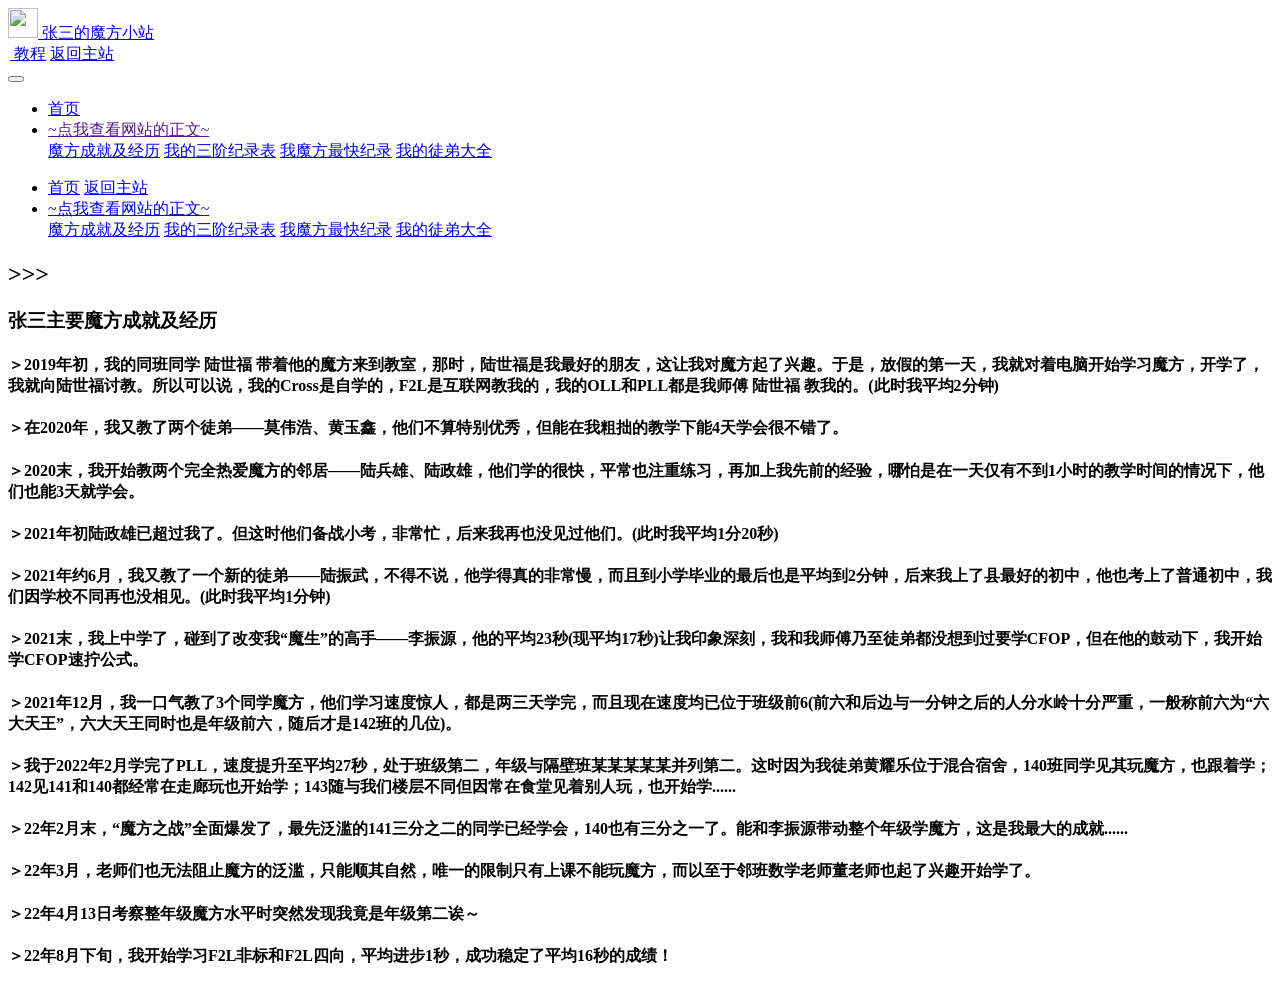
==== a.html @ 586f2e85 "更新 a.html" ====
<!DOCTYPE html>
<html class="no-js" lang="zh-CN">
<head>
<script>
var _hmt = _hmt || [];
(function() {
  var hm = document.createElement("script");
  hm.src = "https://hm.baidu.com/hm.js?323b985f390000bc4e424d8479b575fd";
  var s = document.getElementsByTagName("script")[0]; 
  s.parentNode.insertBefore(hm, s);
})();
</script>
	<meta charset="UTF-8">
	<meta content="width=device-width, initial-scale=1.0, maximum-scale=1.0, user-scalable=0" name="viewport">
	<meta http-equiv="X-UA-Compatible" content="IE=edge,chrome=1">
	<meta content="telephone=no" name="format-detection">
			<!-- Google Tag Manager -->
	<script>(function(w,d,s,l,i){w[l]=w[l]||[];w[l].push({'gtm.start':
	new Date().getTime(),event:'gtm.js'});var f=d.getElementsByTagName(s)[0],
	j=d.createElement(s),dl=l!='dataLayer'?'&l='+l:'';j.async=true;j.src=
	'https://www.googletagmanager.com/gtm.js?id='+i+dl;f.parentNode.insertBefore(j,f);
	})(window,document,'script','dataLayer','GTM-MH47ZNW');</script>
	<!-- End Google Tag Manager -->


	<title>张三的魔方小站</title>
	<!--[if lte IE 8]>
	<script src="https://www.gancube.com/wp-content/themes/chtemp/js/respond.min.js"></script>
	<script src="https://www.gancube.com/wp-content/themes/chtemp/js/html5shiv.min.js"></script>
	<![endif]-->
	<!-- <link rel="stylesheet" href="https://www.gancube.com/wp-content/themes/chtemp/js/isIE/IEcss.css"> -->
	<!-- <script src="https://www.gancube.com/wp-content/themes/chtemp/js/isIE/isIE.js"></script> -->
	<link rel="stylesheet" type="text/css" href="https://www.gancube.com/wp-content/themes/chtemp/css/iconfont/iconfont.css">
	<script src="https://www.gancube.com/wp-content/themes/chtemp/js/jquery.min-1.11.3.js"></script>
	<link rel="stylesheet" href="https://www.gancube.com/wp-content/themes/chtemp/js/bootstrap-4.1.3/bootstrap.min.css">
	<script src="https://www.gancube.com/wp-content/themes/chtemp/js/bootstrap-4.1.3/js/bootstrap.min.js"></script>
	<script src="https://www.gancube.com/wp-content/themes/chtemp/js/Swiper-4.0.5/js/swiper.js"></script>
	<link rel="stylesheet" href="https://www.gancube.com/wp-content/themes/chtemp/js/Swiper-4.0.5/css/swiper.css">
	<script src="https://www.gancube.com/wp-content/themes/chtemp/js/layer_mobile/layer.js"></script>
	<script src="https://www.gancube.com/wp-content/themes/chtemp/js/headroom.js"></script>
	<link rel="stylesheet" href="https://www.gancube.com/wp-content/themes/chtemp/css/common.css?10">
		<link rel="stylesheet" href="https://www.gancube.com/wp-content/themes/chtemp/css/empty.css">
	<link rel="stylesheet" href="https://www.gancube.com/wp-content/themes/chtemp/css/adapt.css">
	<link rel="stylesheet" href="https://www.gancube.com/wp-content/themes/chtemp/css/index.css">

	<link rel="stylesheet" type="text/css" href="https://www.gancube.com/wp-content/themes/chtemp/css/woocommerce.min.css">
	<link rel="stylesheet" type="text/css" href="https://www.gancube.com/wp-content/themes/chtemp/css/woocommerce-layout.min.css">
	<link rel="stylesheet" type="text/css" href="https://www.gancube.com/wp-content/themes/chtemp/css/woocommerce.form.css">
	<link rel="stylesheet" type="text/css" href="https://www.gancube.com/wp-content/themes/chtemp/css/woocommerce-smallscreen.min.css" media="only screen and (max-width: 768px)">
	<script src="https://www.gancube.com/wp-content/themes/chtemp/js/common.js"></script>
		<!-- Global site tag (gtag.js) - Google Analytics -->
	<!-- <script async src="https://www.googletagmanager.com/gtag/js?id=UA-156045603-2"></script> -->
<!-- 	<script>
	  window.dataLayer = window.dataLayer || [];
	  function gtag(){dataLayer.push(arguments);}
	  gtag('js', new Date());

	  gtag('config', 'UA-156045603-2');
	</script> -->

</head>
<body>
	<div class="mainSidebar">
		<!-- <div class="top" style="z-index: 999999;"><button>按钮</button></div> -->
		<header class="header">
			<div class="header_head d-none d-md-block">
				<div class="container-xl">
					<div class="links fl">
						<a href="https://www.worldcubeassociation.org"><img src="https://www.worldcubeassociation.org/assets/WCA%20Logo%202020-dacb67d012ad8fdf646e78159e7fcac40d11dab6b3828e790b00fbf67e4dcb88.svg" width="30" height="30" class="imgIcon" alt=""> 张三的魔方小站</a>
					</div>
					<div class="funLinks fr">
						<a href="https://zhs141.github.io/Cube_Teach"><img src="[data-uri]" class="imgIcon" alt="" style="width: 0.14rem;"> 教程</a>
						<!-- <a href="/tracking"><img src="[data-uri]" class="imgIcon" alt=""> 订单追踪</a> -->
<a href="https://zhs141.github.io" rel="nofollow">返回主站</a>					</div>
				</div>
			</div>
			<div class="header_body">
				<div class="container-xl header_body_container d-flex d-lg-block justify-content-between">
					<button class="d-block d-lg-none menu-mobile-button js-toggle-mobile-slidebar toggle-menu-button sidebarSwitch"><i class="toggle-menu-button-icon"><span></span><span></span><span></span><span></span><span></span><span></span></i></button>
                    <div class="fr d-none d-lg-block">
						<nav class="mainNavbar" id="nav">
							<ul class="navbarNav">
								<li class="navItemCon">
	<a class="navItem active" href="https://zhouhangshan.github.io/WCA">首页</a>
	</li>	<li class="navItemCon">
	<a class="navItem active" href="">~点我查看网站的正文~</a>
			<div class="lower">
					<a href="https://zhouhangshan.github.io/WCA/a.html">魔方成就及经历</a>
						<a href="https://zhouhangshan.github.io/WCA/b.html">我的三阶纪录表</a>
						<a href="https://zhouhangshan.github.io/WCA/c.html">我魔方最快纪录</a>
						<a href="https://zhouhangshan.github.io/WCA/d.html">我的徒弟大全</a>
					</div>
		</li>							</ul>


						</nav>
					</div>
				</div>
			</div>
		</header>
				<div class="sidebarNav">
		<nav class="mainNavbar" id="mnav">
				<ul class="navbarNav">
							<li class="navItem">
	<a class="navItem active" href="https://zhs141.github.io/WCA">首页</a>
	<a class="navItem active" href="https://zhs141.github.io">返回主站</a>
		</li>		<li class="navItem isLower">
	<a class="" href="javascript:;">~点我查看网站的正文~</a>
		<div class="lower">
					<a href="https://zhouhangshan.github.io/WCA/a.html">魔方成就及经历</a>
						<a href="https://zhouhangshan.github.io/WCA/b.html">我的三阶纪录表</a>
						<a href="https://zhouhangshan.github.io/WCA/c.html">我魔方最快纪录</a>
						<a href="https://zhouhangshan.github.io/WCA/d.html">我的徒弟大全</a>
					</div>
		</li>
						</ul>
			</nav>
		</div>
		<script>
			(function(){
				var navbarNav = $('.navbarNav');
				$('#mnav').on('click','.navbarNav .navItem',function(e){
					var flag = $(this).is('.openLower');
					navbarNav.find('.navItem').removeClass('openLower');
					if(!flag){
						$(this).addClass('openLower');
					}
				})
				$('#nav').on("mouseenter",'.navItemCon',function () {
					var lower = $(this).find('.lower');
					var height = $(this).find('.lower a').outerHeight();
					lower.css("height",lower.children().length * height);
				})
				$('#nav').on("mouseleave",'.navItemCon',function () {
					var lower = $(this).find('.lower');
					lower.css("height",0);
				})
			})()
		</script>
	</div>
    <section class="section-default">
    <div class="title_stlye">
        <h2 class="title_stlye_tit">>>></h2>
		<h3 class="title_stlye_tit">张三主要魔方成就及经历</h3>
        <h4>    ＞2019年初，我的同班同学 陆世福 带着他的魔方来到教室，那时，陆世福是我最好的朋友，这让我对魔方起了兴趣。于是，放假的第一天，我就对着电脑开始学习魔方，开学了，我就向陆世福讨教。所以可以说，我的Cross是自学的，F2L是互联网教我的，我的OLL和PLL都是我师傅 陆世福 教我的。(此时我平均2分钟)</h4>
        <h4>    ＞在2020年，我又教了两个徒弟——莫伟浩、黄玉鑫，他们不算特别优秀，但能在我粗拙的教学下能4天学会很不错了。</h4>
        <h4>    ＞2020末，我开始教两个完全热爱魔方的邻居——陆兵雄、陆政雄，他们学的很快，平常也注重练习，再加上我先前的经验，哪怕是在一天仅有不到1小时的教学时间的情况下，他们也能3天就学会。<br></h4>
        <h4>    ＞2021年初陆政雄已超过我了。但这时他们备战小考，非常忙，后来我再也没见过他们。(此时我平均1分20秒)<br></h4>
        <h4>    ＞2021年约6月，我又教了一个新的徒弟——陆振武，不得不说，他学得真的非常慢，而且到小学毕业的最后也是平均到2分钟，后来我上了县最好的初中，他也考上了普通初中，我们因学校不同再也没相见。(此时我平均1分钟)<br></h4>
        <h4>    ＞2021末，我上中学了，碰到了改变我“魔生”的高手——李振源，他的平均23秒(现平均17秒)让我印象深刻，我和我师傅乃至徒弟都没想到过要学CFOP，但在他的鼓动下，我开始学CFOP速拧公式。<br></h4>
        <h4>    ＞2021年12月，我一口气教了3个同学魔方，他们学习速度惊人，都是两三天学完，而且现在速度均已位于班级前6(前六和后边与一分钟之后的人分水岭十分严重，一般称前六为“六大天王”，六大天王同时也是年级前六，随后才是142班的几位)。<br></h4>
        <h4>    ＞我于2022年2月学完了PLL，速度提升至平均27秒，处于班级第二，年级与隔壁班某某某某某并列第二。这时因为我徒弟黄耀乐位于混合宿舍，140班同学见其玩魔方，也跟着学；142见141和140都经常在走廊玩也开始学；143随与我们楼层不同但因常在食堂见着别人玩，也开始学......<br></h4>
        <h4>    ＞22年2月末，“魔方之战”全面爆发了，最先泛滥的141三分之二的同学已经学会，140也有三分之一了。能和李振源带动整个年级学魔方，这是我最大的成就......<br></h4>
        <h4>    ＞22年3月，老师们也无法阻止魔方的泛滥，只能顺其自然，唯一的限制只有上课不能玩魔方，而以至于邻班数学老师董老师也起了兴趣开始学了。<br></h4>
        <h4>    ＞22年4月13日考察整年级魔方水平时突然发现我竟是年级第二诶～<br></h4>
        <h4>    ＞22年8月下旬，我开始学习F2L非标和F2L四向，平均进步1秒，成功稳定了平均16秒的成绩！<br></h4>
	</div>
    </section>
</body>
<!-- Google Tag Manager (noscript) -->
<noscript><iframe src="https://www.googletagmanager.com/ns.html?id=GTM-MH47ZNW"
height="0" width="0" style="display:none;visibility:hidden"></iframe></noscript>
<!-- End Google Tag Manager (noscript) -->
		</html>
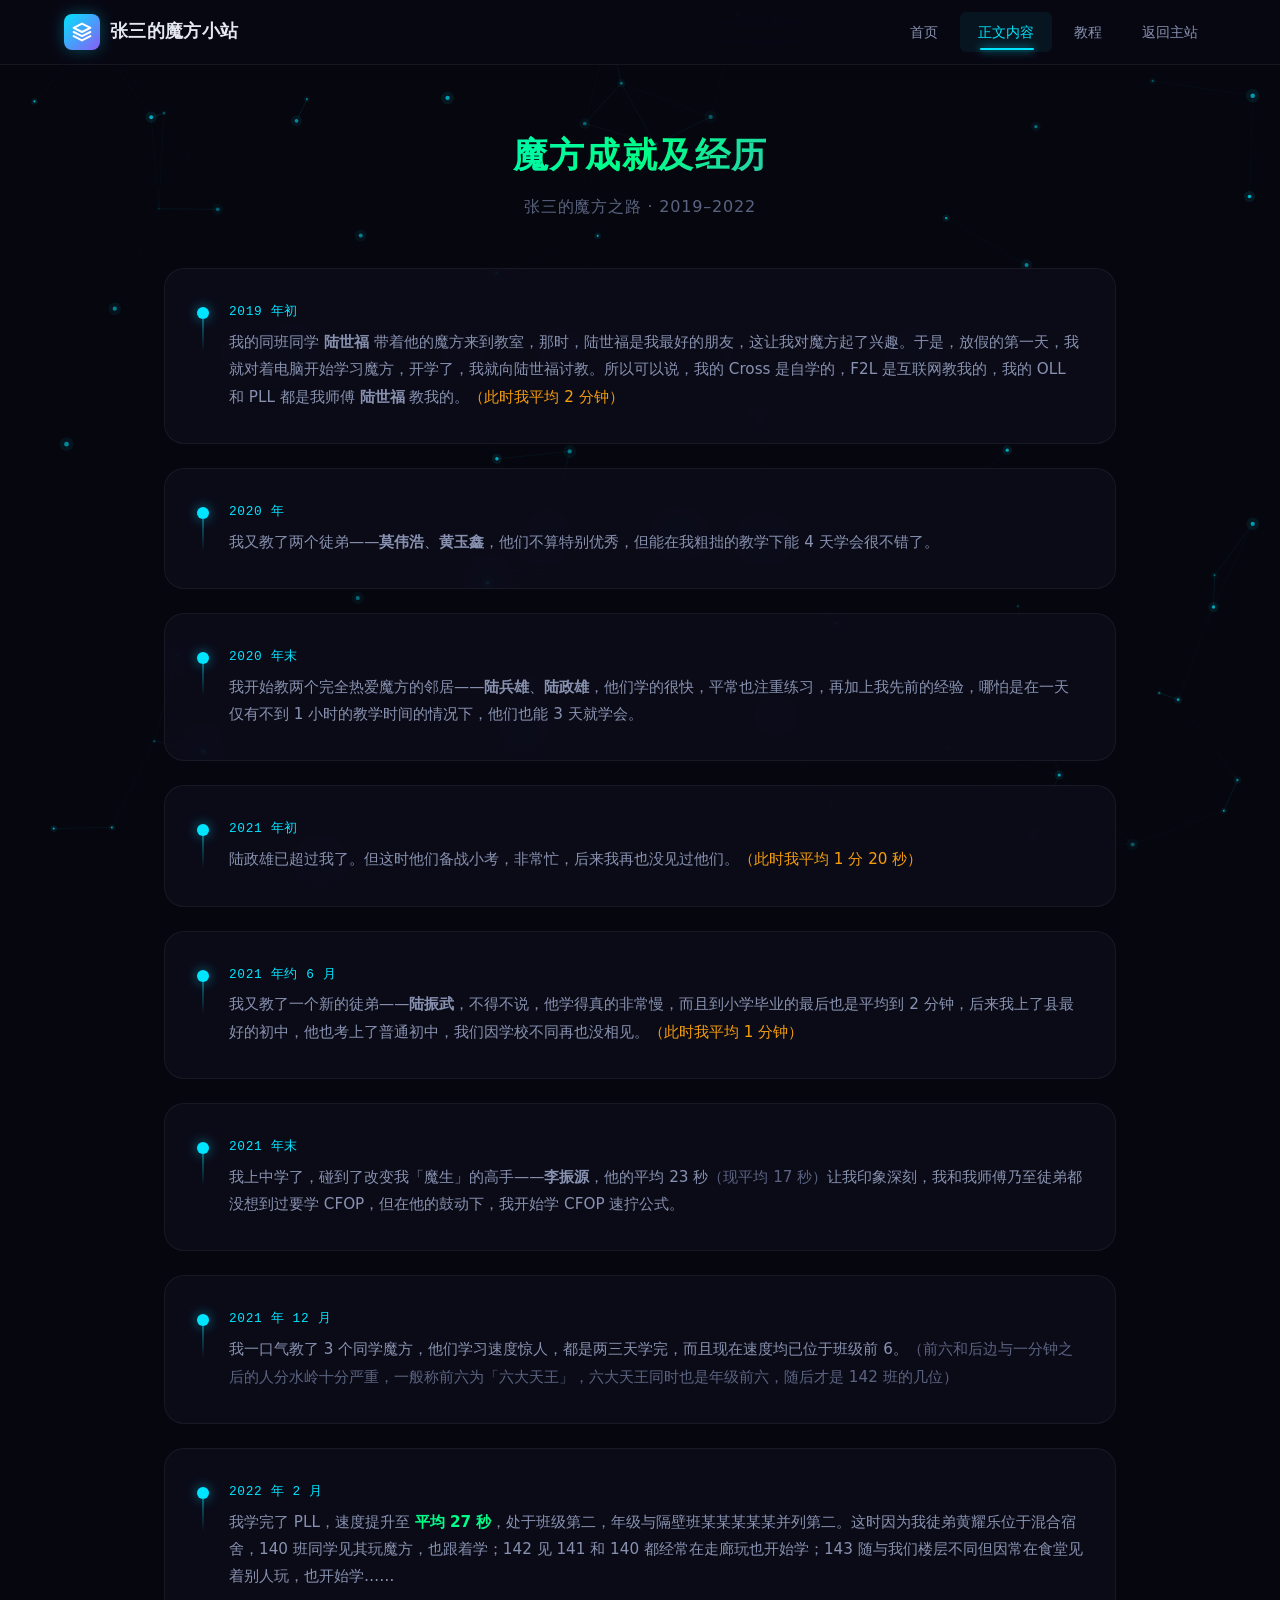
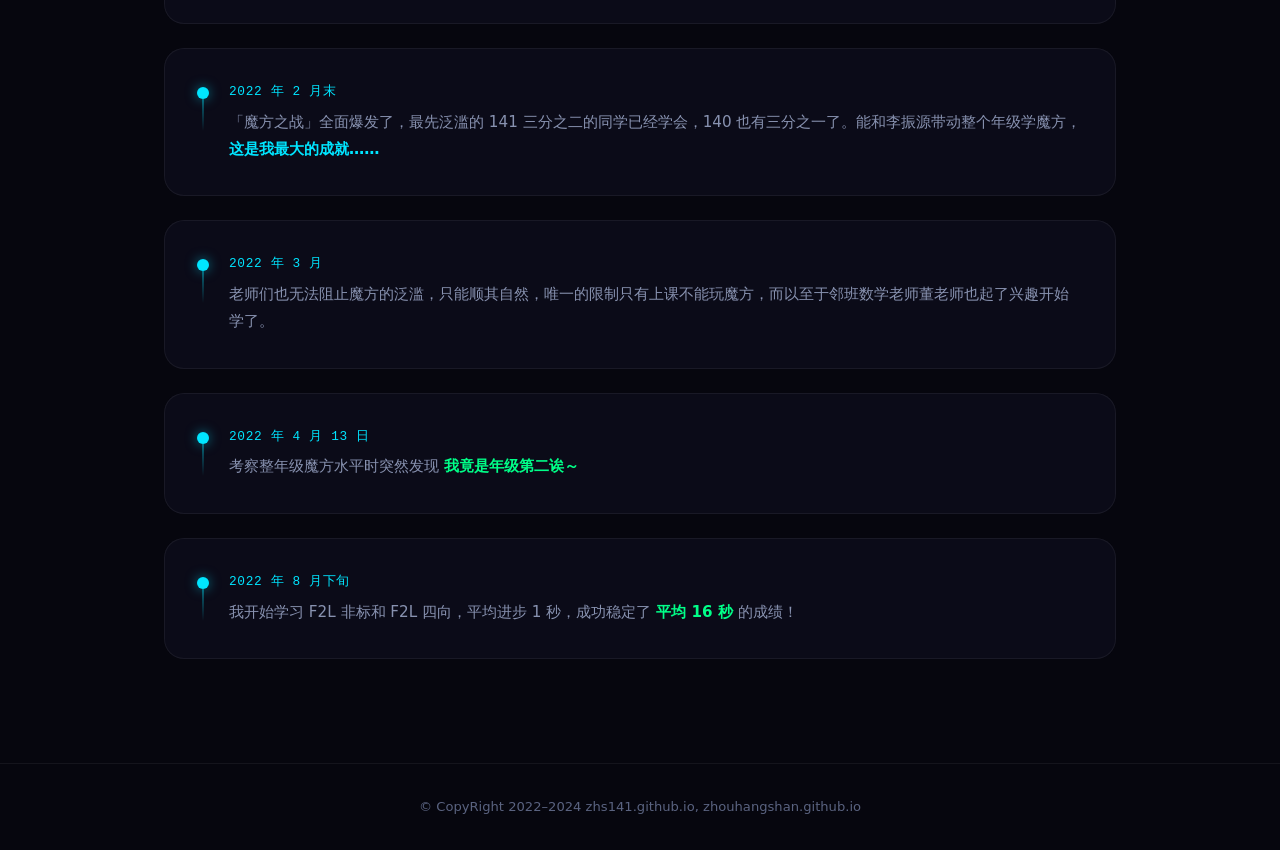
==== commit 8363ccf3: "Add files via upload 重建了网页样式" ====
--- a/a.html
+++ b/a.html
@@ -1,164 +1,220 @@
-<!DOCTYPE html>
-<html class="no-js" lang="zh-CN">
-<head>
-<script>
-var _hmt = _hmt || [];
-(function() {
-  var hm = document.createElement("script");
-  hm.src = "https://hm.baidu.com/hm.js?323b985f390000bc4e424d8479b575fd";
-  var s = document.getElementsByTagName("script")[0]; 
-  s.parentNode.insertBefore(hm, s);
-})();
-</script>
-	<meta charset="UTF-8">
-	<meta content="width=device-width, initial-scale=1.0, maximum-scale=1.0, user-scalable=0" name="viewport">
-	<meta http-equiv="X-UA-Compatible" content="IE=edge,chrome=1">
-	<meta content="telephone=no" name="format-detection">
-			<!-- Google Tag Manager -->
-	<script>(function(w,d,s,l,i){w[l]=w[l]||[];w[l].push({'gtm.start':
-	new Date().getTime(),event:'gtm.js'});var f=d.getElementsByTagName(s)[0],
-	j=d.createElement(s),dl=l!='dataLayer'?'&l='+l:'';j.async=true;j.src=
-	'https://www.googletagmanager.com/gtm.js?id='+i+dl;f.parentNode.insertBefore(j,f);
-	})(window,document,'script','dataLayer','GTM-MH47ZNW');</script>
-	<!-- End Google Tag Manager -->
-
-
-	<title>张三的魔方小站</title>
-	<!--[if lte IE 8]>
-	<script src="https://www.gancube.com/wp-content/themes/chtemp/js/respond.min.js"></script>
-	<script src="https://www.gancube.com/wp-content/themes/chtemp/js/html5shiv.min.js"></script>
-	<![endif]-->
-	<!-- <link rel="stylesheet" href="https://www.gancube.com/wp-content/themes/chtemp/js/isIE/IEcss.css"> -->
-	<!-- <script src="https://www.gancube.com/wp-content/themes/chtemp/js/isIE/isIE.js"></script> -->
-	<link rel="stylesheet" type="text/css" href="https://www.gancube.com/wp-content/themes/chtemp/css/iconfont/iconfont.css">
-	<script src="https://www.gancube.com/wp-content/themes/chtemp/js/jquery.min-1.11.3.js"></script>
-	<link rel="stylesheet" href="https://www.gancube.com/wp-content/themes/chtemp/js/bootstrap-4.1.3/bootstrap.min.css">
-	<script src="https://www.gancube.com/wp-content/themes/chtemp/js/bootstrap-4.1.3/js/bootstrap.min.js"></script>
-	<script src="https://www.gancube.com/wp-content/themes/chtemp/js/Swiper-4.0.5/js/swiper.js"></script>
-	<link rel="stylesheet" href="https://www.gancube.com/wp-content/themes/chtemp/js/Swiper-4.0.5/css/swiper.css">
-	<script src="https://www.gancube.com/wp-content/themes/chtemp/js/layer_mobile/layer.js"></script>
-	<script src="https://www.gancube.com/wp-content/themes/chtemp/js/headroom.js"></script>
-	<link rel="stylesheet" href="https://www.gancube.com/wp-content/themes/chtemp/css/common.css?10">
-		<link rel="stylesheet" href="https://www.gancube.com/wp-content/themes/chtemp/css/empty.css">
-	<link rel="stylesheet" href="https://www.gancube.com/wp-content/themes/chtemp/css/adapt.css">
-	<link rel="stylesheet" href="https://www.gancube.com/wp-content/themes/chtemp/css/index.css">
-
-	<link rel="stylesheet" type="text/css" href="https://www.gancube.com/wp-content/themes/chtemp/css/woocommerce.min.css">
-	<link rel="stylesheet" type="text/css" href="https://www.gancube.com/wp-content/themes/chtemp/css/woocommerce-layout.min.css">
-	<link rel="stylesheet" type="text/css" href="https://www.gancube.com/wp-content/themes/chtemp/css/woocommerce.form.css">
-	<link rel="stylesheet" type="text/css" href="https://www.gancube.com/wp-content/themes/chtemp/css/woocommerce-smallscreen.min.css" media="only screen and (max-width: 768px)">
-	<script src="https://www.gancube.com/wp-content/themes/chtemp/js/common.js"></script>
-		<!-- Global site tag (gtag.js) - Google Analytics -->
-	<!-- <script async src="https://www.googletagmanager.com/gtag/js?id=UA-156045603-2"></script> -->
-<!-- 	<script>
-	  window.dataLayer = window.dataLayer || [];
-	  function gtag(){dataLayer.push(arguments);}
-	  gtag('js', new Date());
-
-	  gtag('config', 'UA-156045603-2');
-	</script> -->
-
-</head>
-<body>
-	<div class="mainSidebar">
-		<!-- <div class="top" style="z-index: 999999;"><button>按钮</button></div> -->
-		<header class="header">
-			<div class="header_head d-none d-md-block">
-				<div class="container-xl">
-					<div class="links fl">
-						<a href="https://www.worldcubeassociation.org"><img src="https://www.worldcubeassociation.org/assets/WCA%20Logo%202020-dacb67d012ad8fdf646e78159e7fcac40d11dab6b3828e790b00fbf67e4dcb88.svg" width="30" height="30" class="imgIcon" alt=""> 张三的魔方小站</a>
-					</div>
-					<div class="funLinks fr">
-						<a href="https://zhs141.github.io/Cube_Teach"><img src="[data-uri]" class="imgIcon" alt="" style="width: 0.14rem;"> 教程</a>
-						<!-- <a href="/tracking"><img src="[data-uri]" class="imgIcon" alt=""> 订单追踪</a> -->
-<a href="https://zhs141.github.io" rel="nofollow">返回主站</a>					</div>
-				</div>
-			</div>
-			<div class="header_body">
-				<div class="container-xl header_body_container d-flex d-lg-block justify-content-between">
-					<button class="d-block d-lg-none menu-mobile-button js-toggle-mobile-slidebar toggle-menu-button sidebarSwitch"><i class="toggle-menu-button-icon"><span></span><span></span><span></span><span></span><span></span><span></span></i></button>
-                    <div class="fr d-none d-lg-block">
-						<nav class="mainNavbar" id="nav">
-							<ul class="navbarNav">
-								<li class="navItemCon">
-	<a class="navItem active" href="https://zhouhangshan.github.io/WCA">首页</a>
-	</li>	<li class="navItemCon">
-	<a class="navItem active" href="">~点我查看网站的正文~</a>
-			<div class="lower">
-					<a href="https://zhouhangshan.github.io/WCA/a.html">魔方成就及经历</a>
-						<a href="https://zhouhangshan.github.io/WCA/b.html">我的三阶纪录表</a>
-						<a href="https://zhouhangshan.github.io/WCA/c.html">我魔方最快纪录</a>
-						<a href="https://zhouhangshan.github.io/WCA/d.html">我的徒弟大全</a>
-					</div>
-		</li>							</ul>
-
-
-						</nav>
-					</div>
-				</div>
-			</div>
-		</header>
-				<div class="sidebarNav">
-		<nav class="mainNavbar" id="mnav">
-				<ul class="navbarNav">
-							<li class="navItem">
-	<a class="navItem active" href="https://zhs141.github.io/WCA">首页</a>
-	<a class="navItem active" href="https://zhs141.github.io">返回主站</a>
-		</li>		<li class="navItem isLower">
-	<a class="" href="javascript:;">~点我查看网站的正文~</a>
-		<div class="lower">
-					<a href="https://zhouhangshan.github.io/WCA/a.html">魔方成就及经历</a>
-						<a href="https://zhouhangshan.github.io/WCA/b.html">我的三阶纪录表</a>
-						<a href="https://zhouhangshan.github.io/WCA/c.html">我魔方最快纪录</a>
-						<a href="https://zhouhangshan.github.io/WCA/d.html">我的徒弟大全</a>
-					</div>
-		</li>
-						</ul>
-			</nav>
-		</div>
-		<script>
-			(function(){
-				var navbarNav = $('.navbarNav');
-				$('#mnav').on('click','.navbarNav .navItem',function(e){
-					var flag = $(this).is('.openLower');
-					navbarNav.find('.navItem').removeClass('openLower');
-					if(!flag){
-						$(this).addClass('openLower');
-					}
-				})
-				$('#nav').on("mouseenter",'.navItemCon',function () {
-					var lower = $(this).find('.lower');
-					var height = $(this).find('.lower a').outerHeight();
-					lower.css("height",lower.children().length * height);
-				})
-				$('#nav').on("mouseleave",'.navItemCon',function () {
-					var lower = $(this).find('.lower');
-					lower.css("height",0);
-				})
-			})()
-		</script>
-	</div>
-    <section class="section-default">
-    <div class="title_stlye">
-        <h2 class="title_stlye_tit">>>></h2>
-		<h3 class="title_stlye_tit">张三主要魔方成就及经历</h3>
-        <h4>    ＞2019年初，我的同班同学 陆世福 带着他的魔方来到教室，那时，陆世福是我最好的朋友，这让我对魔方起了兴趣。于是，放假的第一天，我就对着电脑开始学习魔方，开学了，我就向陆世福讨教。所以可以说，我的Cross是自学的，F2L是互联网教我的，我的OLL和PLL都是我师傅 陆世福 教我的。(此时我平均2分钟)</h4>
-        <h4>    ＞在2020年，我又教了两个徒弟——莫伟浩、黄玉鑫，他们不算特别优秀，但能在我粗拙的教学下能4天学会很不错了。</h4>
-        <h4>    ＞2020末，我开始教两个完全热爱魔方的邻居——陆兵雄、陆政雄，他们学的很快，平常也注重练习，再加上我先前的经验，哪怕是在一天仅有不到1小时的教学时间的情况下，他们也能3天就学会。<br></h4>
-        <h4>    ＞2021年初陆政雄已超过我了。但这时他们备战小考，非常忙，后来我再也没见过他们。(此时我平均1分20秒)<br></h4>
-        <h4>    ＞2021年约6月，我又教了一个新的徒弟——陆振武，不得不说，他学得真的非常慢，而且到小学毕业的最后也是平均到2分钟，后来我上了县最好的初中，他也考上了普通初中，我们因学校不同再也没相见。(此时我平均1分钟)<br></h4>
-        <h4>    ＞2021末，我上中学了，碰到了改变我“魔生”的高手——李振源，他的平均23秒(现平均17秒)让我印象深刻，我和我师傅乃至徒弟都没想到过要学CFOP，但在他的鼓动下，我开始学CFOP速拧公式。<br></h4>
-        <h4>    ＞2021年12月，我一口气教了3个同学魔方，他们学习速度惊人，都是两三天学完，而且现在速度均已位于班级前6(前六和后边与一分钟之后的人分水岭十分严重，一般称前六为“六大天王”，六大天王同时也是年级前六，随后才是142班的几位)。<br></h4>
-        <h4>    ＞我于2022年2月学完了PLL，速度提升至平均27秒，处于班级第二，年级与隔壁班某某某某某并列第二。这时因为我徒弟黄耀乐位于混合宿舍，140班同学见其玩魔方，也跟着学；142见141和140都经常在走廊玩也开始学；143随与我们楼层不同但因常在食堂见着别人玩，也开始学......<br></h4>
-        <h4>    ＞22年2月末，“魔方之战”全面爆发了，最先泛滥的141三分之二的同学已经学会，140也有三分之一了。能和李振源带动整个年级学魔方，这是我最大的成就......<br></h4>
-        <h4>    ＞22年3月，老师们也无法阻止魔方的泛滥，只能顺其自然，唯一的限制只有上课不能玩魔方，而以至于邻班数学老师董老师也起了兴趣开始学了。<br></h4>
-        <h4>    ＞22年4月13日考察整年级魔方水平时突然发现我竟是年级第二诶～<br></h4>
-        <h4>    ＞22年8月下旬，我开始学习F2L非标和F2L四向，平均进步1秒，成功稳定了平均16秒的成绩！<br></h4>
-	</div>
-    </section>
-</body>
-<!-- Google Tag Manager (noscript) -->
-<noscript><iframe src="https://www.googletagmanager.com/ns.html?id=GTM-MH47ZNW"
-height="0" width="0" style="display:none;visibility:hidden"></iframe></noscript>
-<!-- End Google Tag Manager (noscript) -->
-		</html>
+<!DOCTYPE html>
+<html lang="zh-CN">
+<head>
+<meta charset="UTF-8">
+<meta name="viewport" content="width=device-width, initial-scale=1.0">
+<meta http-equiv="X-UA-Compatible" content="IE=edge">
+<meta name="format-detection" content="telephone=no">
+
+<title>魔方成就及经历 — 张三的魔方小站</title>
+
+<!-- Baidu Analytics -->
+<script>
+var _hmt = _hmt || [];
+(function() {
+  var hm = document.createElement("script");
+  hm.src = "https://hm.baidu.com/hm.js?323b985f390000bc4e424d8479b575fd";
+  var s = document.getElementsByTagName("script")[0]; 
+  s.parentNode.insertBefore(hm, s);
+})();
+</script>
+
+<!-- Google Tag Manager -->
+<script>(function(w,d,s,l,i){w[l]=w[l]||[];w[l].push({'gtm.start':
+new Date().getTime(),event:'gtm.js'});var f=d.getElementsByTagName(s)[0],
+j=d.createElement(s),dl=l!='dataLayer'?'&l='+l:'';j.async=true;j.src=
+'https://www.googletagmanager.com/gtm.js?id='+i+dl;f.parentNode.insertBefore(j,f);
+})(window,document,'script','dataLayer','GTM-MH47ZNW');</script>
+
+<link rel="stylesheet" href="style.css">
+</head>
+<body>
+<noscript><iframe src="https://www.googletagmanager.com/ns.html?id=GTM-MH47ZNW"
+height="0" width="0" style="display:none;visibility:hidden"></iframe></noscript>
+
+<canvas id="particle-canvas"></canvas>
+
+<div class="page-wrapper">
+
+  <header class="site-header">
+    <div class="header-inner">
+      <a href="index.html" class="site-logo">
+        <span class="logo-icon">
+          <svg viewBox="0 0 24 24" fill="none" stroke="currentColor" stroke-width="2.5" stroke-linecap="round" stroke-linejoin="round">
+            <path d="M12 2L2 7l10 5 10-5-10-5z"/>
+            <path d="M2 17l10 5 10-5"/>
+            <path d="M2 12l10 5 10-5"/>
+          </svg>
+        </span>
+        张三的魔方小站
+      </a>
+
+      <nav class="desktop-nav">
+        <a class="nav-link" href="index.html">首页</a>
+        <div class="dropdown">
+          <span class="nav-link dropdown-toggle active">正文内容</span>
+          <div class="dropdown-menu">
+            <a href="a.html">魔方成就及经历</a>
+            <a href="b.html">我的三阶纪录表</a>
+            <a href="c.html">我魔方最快纪录</a>
+            <a href="d.html">我的徒弟大全</a>
+          </div>
+        </div>
+        <a class="nav-link" href="https://zhs141.github.io/Cube_Teach" target="_blank" rel="noopener">教程</a>
+        <a class="nav-link" href="https://zhs141.github.io" rel="nofollow">返回主站</a>
+      </nav>
+
+      <button class="menu-toggle" aria-label="菜单" aria-expanded="false">
+        <span></span><span></span><span></span>
+      </button>
+    </div>
+
+    <nav class="mobile-sidebar">
+      <a href="index.html">首页</a>
+      <a href="a.html" class="active sidebar-sub">魔方成就及经历</a>
+      <a href="b.html" class="sidebar-sub">我的三阶纪录表</a>
+      <a href="c.html" class="sidebar-sub">我魔方最快纪录</a>
+      <a href="d.html" class="sidebar-sub">我的徒弟大全</a>
+      <a href="https://zhs141.github.io/Cube_Teach" target="_blank" rel="noopener">📘 魔方教程</a>
+      <a href="https://zhs141.github.io" rel="nofollow">🏠 返回主站</a>
+    </nav>
+  </header>
+
+  <main class="main-content">
+
+    <div class="page-title-section reveal">
+      <h1 class="page-title">魔方成就及经历</h1>
+      <p class="page-subtitle">张三的魔方之路 · 2019–2022</p>
+    </div>
+
+    <div class="glass-card reveal reveal-delay-1">
+      <div class="timeline-item">
+        <div class="timeline-dot"></div>
+        <div class="timeline-content">
+          <div class="timeline-date">2019 年初</div>
+          <p class="timeline-text">我的同班同学 <strong>陆世福</strong> 带着他的魔方来到教室，那时，陆世福是我最好的朋友，这让我对魔方起了兴趣。于是，放假的第一天，我就对着电脑开始学习魔方，开学了，我就向陆世福讨教。所以可以说，我的 Cross 是自学的，F2L 是互联网教我的，我的 OLL 和 PLL 都是我师傅 <strong>陆世福</strong> 教我的。<span style="color:var(--accent-amber);">（此时我平均 2 分钟）</span></p>
+        </div>
+      </div>
+    </div>
+
+    <div class="glass-card reveal">
+      <div class="timeline-item">
+        <div class="timeline-dot"></div>
+        <div class="timeline-content">
+          <div class="timeline-date">2020 年</div>
+          <p class="timeline-text">我又教了两个徒弟——<strong>莫伟浩</strong>、<strong>黄玉鑫</strong>，他们不算特别优秀，但能在我粗拙的教学下能 4 天学会很不错了。</p>
+        </div>
+      </div>
+    </div>
+
+    <div class="glass-card reveal">
+      <div class="timeline-item">
+        <div class="timeline-dot"></div>
+        <div class="timeline-content">
+          <div class="timeline-date">2020 年末</div>
+          <p class="timeline-text">我开始教两个完全热爱魔方的邻居——<strong>陆兵雄</strong>、<strong>陆政雄</strong>，他们学的很快，平常也注重练习，再加上我先前的经验，哪怕是在一天仅有不到 1 小时的教学时间的情况下，他们也能 3 天就学会。</p>
+        </div>
+      </div>
+    </div>
+
+    <div class="glass-card reveal">
+      <div class="timeline-item">
+        <div class="timeline-dot"></div>
+        <div class="timeline-content">
+          <div class="timeline-date">2021 年初</div>
+          <p class="timeline-text">陆政雄已超过我了。但这时他们备战小考，非常忙，后来我再也没见过他们。<span style="color:var(--accent-amber);">（此时我平均 1 分 20 秒）</span></p>
+        </div>
+      </div>
+    </div>
+
+    <div class="glass-card reveal">
+      <div class="timeline-item">
+        <div class="timeline-dot"></div>
+        <div class="timeline-content">
+          <div class="timeline-date">2021 年约 6 月</div>
+          <p class="timeline-text">我又教了一个新的徒弟——<strong>陆振武</strong>，不得不说，他学得真的非常慢，而且到小学毕业的最后也是平均到 2 分钟，后来我上了县最好的初中，他也考上了普通初中，我们因学校不同再也没相见。<span style="color:var(--accent-amber);">（此时我平均 1 分钟）</span></p>
+        </div>
+      </div>
+    </div>
+
+    <div class="glass-card reveal">
+      <div class="timeline-item">
+        <div class="timeline-dot"></div>
+        <div class="timeline-content">
+          <div class="timeline-date">2021 年末</div>
+          <p class="timeline-text">我上中学了，碰到了改变我「魔生」的高手——<strong>李振源</strong>，他的平均 23 秒<span style="color:var(--text-muted);">（现平均 17 秒）</span>让我印象深刻，我和我师傅乃至徒弟都没想到过要学 CFOP，但在他的鼓动下，我开始学 CFOP 速拧公式。</p>
+        </div>
+      </div>
+    </div>
+
+    <div class="glass-card reveal">
+      <div class="timeline-item">
+        <div class="timeline-dot"></div>
+        <div class="timeline-content">
+          <div class="timeline-date">2021 年 12 月</div>
+          <p class="timeline-text">我一口气教了 3 个同学魔方，他们学习速度惊人，都是两三天学完，而且现在速度均已位于班级前 6。<span style="color:var(--text-muted);">（前六和后边与一分钟之后的人分水岭十分严重，一般称前六为「六大天王」，六大天王同时也是年级前六，随后才是 142 班的几位）</span></p>
+        </div>
+      </div>
+    </div>
+
+    <div class="glass-card reveal">
+      <div class="timeline-item">
+        <div class="timeline-dot"></div>
+        <div class="timeline-content">
+          <div class="timeline-date">2022 年 2 月</div>
+          <p class="timeline-text">我学完了 PLL，速度提升至 <strong style="color:var(--accent-green);">平均 27 秒</strong>，处于班级第二，年级与隔壁班某某某某某并列第二。这时因为我徒弟黄耀乐位于混合宿舍，140 班同学见其玩魔方，也跟着学；142 见 141 和 140 都经常在走廊玩也开始学；143 随与我们楼层不同但因常在食堂见着别人玩，也开始学……</p>
+        </div>
+      </div>
+    </div>
+
+    <div class="glass-card reveal">
+      <div class="timeline-item">
+        <div class="timeline-dot"></div>
+        <div class="timeline-content">
+          <div class="timeline-date">2022 年 2 月末</div>
+          <p class="timeline-text">「魔方之战」全面爆发了，最先泛滥的 141 三分之二的同学已经学会，140 也有三分之一了。能和李振源带动整个年级学魔方，<strong style="color:var(--accent-cyan);">这是我最大的成就……</strong></p>
+        </div>
+      </div>
+    </div>
+
+    <div class="glass-card reveal">
+      <div class="timeline-item">
+        <div class="timeline-dot"></div>
+        <div class="timeline-content">
+          <div class="timeline-date">2022 年 3 月</div>
+          <p class="timeline-text">老师们也无法阻止魔方的泛滥，只能顺其自然，唯一的限制只有上课不能玩魔方，而以至于邻班数学老师董老师也起了兴趣开始学了。</p>
+        </div>
+      </div>
+    </div>
+
+    <div class="glass-card reveal">
+      <div class="timeline-item">
+        <div class="timeline-dot"></div>
+        <div class="timeline-content">
+          <div class="timeline-date">2022 年 4 月 13 日</div>
+          <p class="timeline-text">考察整年级魔方水平时突然发现 <strong style="color:var(--accent-green);">我竟是年级第二诶～</strong></p>
+        </div>
+      </div>
+    </div>
+
+    <div class="glass-card reveal">
+      <div class="timeline-item">
+        <div class="timeline-dot"></div>
+        <div class="timeline-content">
+          <div class="timeline-date">2022 年 8 月下旬</div>
+          <p class="timeline-text">我开始学习 F2L 非标和 F2L 四向，平均进步 1 秒，成功稳定了 <strong style="color:var(--accent-green);">平均 16 秒</strong> 的成绩！</p>
+        </div>
+      </div>
+    </div>
+
+  </main>
+
+  <footer class="site-footer">
+    <p>© CopyRight 2022–2024 zhs141.github.io, zhouhangshan.github.io</p>
+  </footer>
+
+</div>
+
+<script src="script.js"></script>
+</body>
+</html>
--- a/style.css
+++ b/style.css
@@ -0,0 +1,662 @@
+/* ============================================================
+   张三的魔方小站 — Global Stylesheet
+   Dark Tech Theme: particles + glassmorphism + neon accents
+   ============================================================ */
+
+/* ---------- CSS Variables ---------- */
+:root {
+  --bg-deep: #06060e;
+  --bg-primary: #0a0a14;
+  --bg-secondary: #0f0f1c;
+  --bg-card: rgba(14, 14, 30, 0.72);
+  --bg-card-hover: rgba(18, 18, 40, 0.82);
+  --text-primary: #e4e8f1;
+  --text-secondary: #8892b0;
+  --text-muted: #5a6380;
+  --accent-cyan: #00e5ff;
+  --accent-green: #00ff88;
+  --accent-purple: #8b5cf6;
+  --accent-pink: #f43f5e;
+  --accent-amber: #f59e0b;
+  --border-dim: rgba(255, 255, 255, 0.06);
+  --border-glow: rgba(0, 229, 255, 0.28);
+  --border-glow-green: rgba(0, 255, 136, 0.28);
+  --shadow-glow-cyan: 0 0 20px rgba(0, 229, 255, 0.15), 0 0 60px rgba(0, 229, 255, 0.05);
+  --shadow-glow-green: 0 0 20px rgba(0, 255, 136, 0.15), 0 0 60px rgba(0, 255, 136, 0.05);
+  --radius-sm: 6px;
+  --radius-md: 12px;
+  --radius-lg: 20px;
+  --font-sans: 'Inter', 'PingFang SC', 'Microsoft YaHei', system-ui, -apple-system, sans-serif;
+  --font-mono: 'JetBrains Mono', 'Fira Code', 'Cascadia Code', 'Consolas', monospace;
+  --transition-fast: 0.2s cubic-bezier(0.4, 0, 0.2, 1);
+  --transition-smooth: 0.35s cubic-bezier(0.4, 0, 0.2, 1);
+}
+
+/* ---------- Reset & Base ---------- */
+*, *::before, *::after { box-sizing: border-box; margin: 0; padding: 0; }
+
+html {
+  font-size: 16px;
+  scroll-behavior: smooth;
+  -webkit-font-smoothing: antialiased;
+  -moz-osx-font-smoothing: grayscale;
+}
+
+body {
+  font-family: var(--font-sans);
+  background: var(--bg-deep);
+  color: var(--text-primary);
+  line-height: 1.7;
+  min-height: 100vh;
+  overflow-x: hidden;
+  position: relative;
+}
+
+/* ---------- Canvas Particle Background ---------- */
+#particle-canvas {
+  position: fixed;
+  top: 0;
+  left: 0;
+  width: 100%;
+  height: 100%;
+  z-index: 0;
+  pointer-events: none;
+}
+
+/* ---------- Page Wrapper ---------- */
+.page-wrapper {
+  position: relative;
+  z-index: 1;
+  display: flex;
+  flex-direction: column;
+  min-height: 100vh;
+}
+
+/* ---------- Header / Navbar ---------- */
+.site-header {
+  position: sticky;
+  top: 0;
+  z-index: 100;
+  background: rgba(8, 8, 20, 0.78);
+  backdrop-filter: blur(18px) saturate(140%);
+  -webkit-backdrop-filter: blur(18px) saturate(140%);
+  border-bottom: 1px solid var(--border-dim);
+  transition: var(--transition-smooth);
+}
+
+.header-inner {
+  max-width: 1200px;
+  margin: 0 auto;
+  padding: 0 24px;
+  display: flex;
+  align-items: center;
+  justify-content: space-between;
+  height: 64px;
+}
+
+/* Logo */
+.site-logo {
+  display: flex;
+  align-items: center;
+  gap: 10px;
+  text-decoration: none;
+  color: var(--text-primary);
+  font-size: 1.1rem;
+  font-weight: 700;
+  letter-spacing: 0.02em;
+  transition: var(--transition-fast);
+}
+
+.site-logo:hover { color: var(--accent-cyan); }
+
+.site-logo .logo-icon {
+  width: 36px;
+  height: 36px;
+  border-radius: 8px;
+  background: linear-gradient(135deg, var(--accent-cyan), var(--accent-purple));
+  display: flex;
+  align-items: center;
+  justify-content: center;
+  font-size: 1.2rem;
+  color: #fff;
+  box-shadow: 0 0 16px rgba(0, 229, 255, 0.3);
+  flex-shrink: 0;
+}
+
+.logo-icon svg { width: 20px; height: 20px; }
+
+/* Desktop Nav */
+.desktop-nav { display: flex; align-items: center; gap: 4px; }
+
+.nav-link {
+  display: inline-flex;
+  align-items: center;
+  gap: 6px;
+  padding: 8px 18px;
+  border-radius: var(--radius-sm);
+  text-decoration: none;
+  color: var(--text-secondary);
+  font-size: 0.9rem;
+  font-weight: 500;
+  transition: var(--transition-fast);
+  position: relative;
+}
+
+.nav-link:hover,
+.nav-link.active {
+  color: var(--accent-cyan);
+  background: rgba(0, 229, 255, 0.06);
+}
+
+.nav-link.active::after {
+  content: '';
+  position: absolute;
+  bottom: 2px;
+  left: 18px;
+  right: 18px;
+  height: 2px;
+  background: var(--accent-cyan);
+  border-radius: 1px;
+  box-shadow: 0 0 8px var(--accent-cyan);
+}
+
+/* Dropdown */
+.dropdown { position: relative; }
+
+.dropdown-toggle { cursor: pointer; }
+
+.dropdown-toggle::after {
+  content: '▾';
+  font-size: 0.7rem;
+  margin-left: 2px;
+  transition: var(--transition-fast);
+}
+
+.dropdown:hover .dropdown-toggle::after {
+  transform: rotate(180deg);
+}
+
+.dropdown-menu {
+  position: absolute;
+  top: 100%;
+  left: 0;
+  min-width: 200px;
+  background: rgba(14, 14, 30, 0.95);
+  backdrop-filter: blur(20px);
+  -webkit-backdrop-filter: blur(20px);
+  border: 1px solid var(--border-dim);
+  border-radius: var(--radius-md);
+  padding: 6px 0;
+  opacity: 0;
+  visibility: hidden;
+  transform: translateY(8px);
+  transition: var(--transition-fast);
+  box-shadow: 0 12px 40px rgba(0, 0, 0, 0.5), var(--shadow-glow-cyan);
+  z-index: 200;
+}
+
+.dropdown:hover .dropdown-menu {
+  opacity: 1;
+  visibility: visible;
+  transform: translateY(4px);
+}
+
+.dropdown-menu a {
+  display: block;
+  padding: 10px 20px;
+  text-decoration: none;
+  color: var(--text-secondary);
+  font-size: 0.88rem;
+  transition: var(--transition-fast);
+}
+
+.dropdown-menu a:hover {
+  color: var(--accent-cyan);
+  background: rgba(0, 229, 255, 0.06);
+}
+
+/* Mobile Menu Button */
+.menu-toggle {
+  display: none;
+  background: none;
+  border: none;
+  cursor: pointer;
+  padding: 8px;
+  z-index: 300;
+}
+
+.menu-toggle span {
+  display: block;
+  width: 26px;
+  height: 2px;
+  background: var(--text-primary);
+  margin: 6px 0;
+  transition: var(--transition-smooth);
+  border-radius: 2px;
+}
+
+.menu-toggle.open span:nth-child(1) { transform: rotate(45deg) translate(5px, 6px); }
+.menu-toggle.open span:nth-child(2) { opacity: 0; }
+.menu-toggle.open span:nth-child(3) { transform: rotate(-45deg) translate(5px, -6px); }
+
+/* Mobile Sidebar */
+.mobile-sidebar {
+  position: fixed;
+  top: 64px;
+  left: 0;
+  width: 100%;
+  background: rgba(8, 8, 20, 0.96);
+  backdrop-filter: blur(20px);
+  -webkit-backdrop-filter: blur(20px);
+  border-bottom: 1px solid var(--border-dim);
+  padding: 16px 0;
+  transform: translateY(-110%);
+  transition: var(--transition-smooth);
+  z-index: 99;
+  display: none;
+}
+
+.mobile-sidebar.open { transform: translateY(0); }
+
+.mobile-sidebar a {
+  display: block;
+  padding: 14px 32px;
+  text-decoration: none;
+  color: var(--text-secondary);
+  font-size: 1rem;
+  font-weight: 500;
+  transition: var(--transition-fast);
+}
+
+.mobile-sidebar a:hover,
+.mobile-sidebar a.active {
+  color: var(--accent-cyan);
+  background: rgba(0, 229, 255, 0.04);
+}
+
+.mobile-sidebar .sidebar-sub {
+  padding-left: 48px;
+  font-size: 0.9rem;
+  color: var(--text-muted);
+}
+
+/* ---------- Main Content ---------- */
+.main-content {
+  flex: 1;
+  max-width: 1000px;
+  margin: 0 auto;
+  padding: 40px 24px 80px;
+  width: 100%;
+  position: relative;
+  z-index: 1;
+}
+
+/* ---------- Page Title ---------- */
+.page-title-section {
+  text-align: center;
+  margin-bottom: 48px;
+  padding-top: 20px;
+}
+
+.page-title {
+  font-size: 2.2rem;
+  font-weight: 800;
+  letter-spacing: 0.04em;
+  background: linear-gradient(135deg, var(--accent-cyan) 0%, var(--accent-green) 50%, var(--accent-purple) 100%);
+  -webkit-background-clip: text;
+  -webkit-text-fill-color: transparent;
+  background-clip: text;
+  margin-bottom: 8px;
+}
+
+.page-subtitle {
+  font-size: 1rem;
+  color: var(--text-muted);
+  font-weight: 400;
+  letter-spacing: 0.05em;
+}
+
+/* ---------- Glass Card ---------- */
+.glass-card {
+  background: var(--bg-card);
+  backdrop-filter: blur(14px);
+  -webkit-backdrop-filter: blur(14px);
+  border: 1px solid var(--border-dim);
+  border-radius: var(--radius-lg);
+  padding: 32px;
+  margin-bottom: 24px;
+  transition: var(--transition-smooth);
+  position: relative;
+  overflow: hidden;
+}
+
+.glass-card::before {
+  content: '';
+  position: absolute;
+  top: 0;
+  left: 0;
+  right: 0;
+  height: 1px;
+  background: linear-gradient(90deg, transparent, var(--accent-cyan), transparent);
+  opacity: 0;
+  transition: opacity 0.4s;
+}
+
+.glass-card:hover::before { opacity: 1; }
+.glass-card:hover {
+  border-color: var(--border-glow);
+  box-shadow: var(--shadow-glow-cyan);
+  transform: translateY(-2px);
+}
+
+/* ---------- Timeline Card (for a.html) ---------- */
+.timeline-item {
+  display: flex;
+  gap: 20px;
+  margin-bottom: 0;
+}
+
+.timeline-dot {
+  flex-shrink: 0;
+  width: 12px;
+  height: 12px;
+  border-radius: 50%;
+  background: var(--accent-cyan);
+  box-shadow: 0 0 12px rgba(0, 229, 255, 0.5);
+  margin-top: 6px;
+  position: relative;
+}
+
+.timeline-dot::after {
+  content: '';
+  position: absolute;
+  top: 12px;
+  left: 5px;
+  width: 2px;
+  height: calc(100% + 20px);
+  background: linear-gradient(to bottom, var(--accent-cyan), transparent);
+  opacity: 0.4;
+}
+
+.timeline-content { flex: 1; }
+
+.timeline-date {
+  font-family: var(--font-mono);
+  font-size: 0.8rem;
+  color: var(--accent-cyan);
+  letter-spacing: 0.05em;
+  margin-bottom: 6px;
+}
+
+.timeline-text {
+  font-size: 0.95rem;
+  color: var(--text-secondary);
+  line-height: 1.8;
+}
+
+/* ---------- Table Styles ---------- */
+.tech-table-wrapper {
+  overflow-x: auto;
+  border-radius: var(--radius-md);
+  border: 1px solid var(--border-dim);
+  background: var(--bg-card);
+  backdrop-filter: blur(14px);
+  -webkit-backdrop-filter: blur(14px);
+}
+
+.tech-table {
+  width: 100%;
+  border-collapse: collapse;
+  font-size: 0.93rem;
+}
+
+.tech-table thead th {
+  padding: 16px 20px;
+  text-align: left;
+  font-weight: 600;
+  font-size: 0.82rem;
+  letter-spacing: 0.08em;
+  text-transform: uppercase;
+  color: var(--accent-cyan);
+  background: rgba(0, 229, 255, 0.04);
+  border-bottom: 2px solid var(--border-glow);
+}
+
+.tech-table tbody td {
+  padding: 14px 20px;
+  color: var(--text-secondary);
+  border-bottom: 1px solid var(--border-dim);
+  transition: var(--transition-fast);
+}
+
+.tech-table tbody tr:last-child td { border-bottom: none; }
+
+.tech-table tbody tr:hover td {
+  background: rgba(0, 229, 255, 0.03);
+  color: var(--text-primary);
+}
+
+.tech-table .highlight {
+  color: var(--accent-green);
+  font-weight: 600;
+  font-family: var(--font-mono);
+}
+
+.tech-table .highlight-best {
+  color: var(--accent-amber);
+  font-weight: 700;
+  font-family: var(--font-mono);
+  text-shadow: 0 0 8px rgba(245, 158, 11, 0.4);
+}
+
+/* ---------- Homepage Hero ---------- */
+.hero-card {
+  text-align: center;
+  padding: 48px 32px;
+}
+
+.hero-image {
+  width: 200px;
+  height: 200px;
+  border-radius: 50%;
+  object-fit: cover;
+  border: 3px solid var(--border-glow);
+  box-shadow: 0 0 40px rgba(0, 229, 255, 0.2), 0 0 80px rgba(139, 92, 246, 0.1);
+  margin-bottom: 28px;
+  transition: var(--transition-smooth);
+}
+
+.hero-image:hover {
+  box-shadow: 0 0 60px rgba(0, 229, 255, 0.35), 0 0 120px rgba(139, 92, 246, 0.2);
+  transform: scale(1.03);
+}
+
+.hero-greeting {
+  font-size: 1.5rem;
+  color: var(--text-secondary);
+  margin-bottom: 12px;
+  letter-spacing: 0.02em;
+}
+
+.hero-welcome {
+  font-size: 2.4rem;
+  font-weight: 800;
+  margin-bottom: 16px;
+  background: linear-gradient(135deg, var(--accent-cyan), var(--accent-green));
+  -webkit-background-clip: text;
+  -webkit-text-fill-color: transparent;
+  background-clip: text;
+}
+
+.retired-badge {
+  display: inline-block;
+  padding: 6px 20px;
+  border-radius: 20px;
+  font-size: 0.85rem;
+  font-weight: 600;
+  color: var(--accent-pink);
+  background: rgba(244, 63, 94, 0.08);
+  border: 1px solid rgba(244, 63, 94, 0.25);
+  margin-bottom: 24px;
+}
+
+/* ---------- Footer ---------- */
+.site-footer {
+  text-align: center;
+  padding: 32px 24px;
+  border-top: 1px solid var(--border-dim);
+  color: var(--text-muted);
+  font-size: 0.82rem;
+  position: relative;
+  z-index: 1;
+}
+
+.site-footer a {
+  color: var(--accent-cyan);
+  text-decoration: none;
+  transition: var(--transition-fast);
+}
+
+.site-footer a:hover { color: var(--accent-green); }
+
+/* ---------- Scroll Reveal Animation ---------- */
+.reveal {
+  opacity: 0;
+  transform: translateY(30px);
+  transition: opacity 0.7s cubic-bezier(0.4, 0, 0.2, 1),
+              transform 0.7s cubic-bezier(0.4, 0, 0.2, 1);
+}
+
+.reveal.visible {
+  opacity: 1;
+  transform: translateY(0);
+}
+
+/* Staggered delays */
+.reveal-delay-1 { transition-delay: 0.05s; }
+.reveal-delay-2 { transition-delay: 0.1s; }
+.reveal-delay-3 { transition-delay: 0.15s; }
+.reveal-delay-4 { transition-delay: 0.2s; }
+.reveal-delay-5 { transition-delay: 0.25s; }
+
+/* ---------- Decorative Section Divider ---------- */
+.section-divider {
+  display: flex;
+  align-items: center;
+  gap: 12px;
+  margin: 20px 0 32px;
+  opacity: 0.5;
+}
+
+.section-divider .line {
+  flex: 1;
+  height: 1px;
+  background: linear-gradient(90deg, transparent, var(--accent-cyan), transparent);
+}
+
+.section-divider .icon {
+  color: var(--accent-cyan);
+  font-size: 0.9rem;
+}
+
+/* ---------- Status Pills ---------- */
+.status-online {
+  display: inline-flex;
+  align-items: center;
+  gap: 6px;
+  padding: 4px 12px;
+  border-radius: 20px;
+  font-size: 0.78rem;
+  font-weight: 500;
+  color: var(--accent-green);
+  background: rgba(0, 255, 136, 0.08);
+  border: 1px solid rgba(0, 255, 136, 0.2);
+}
+
+.status-online::before {
+  content: '';
+  width: 6px;
+  height: 6px;
+  border-radius: 50%;
+  background: var(--accent-green);
+  box-shadow: 0 0 8px var(--accent-green);
+  animation: pulse 2s infinite;
+}
+
+.status-offline {
+  display: inline-flex;
+  align-items: center;
+  gap: 6px;
+  padding: 4px 12px;
+  border-radius: 20px;
+  font-size: 0.78rem;
+  font-weight: 500;
+  color: var(--text-muted);
+  background: rgba(90, 99, 128, 0.08);
+  border: 1px solid rgba(90, 99, 128, 0.2);
+}
+
+/* ---------- Keyframes ---------- */
+@keyframes pulse {
+  0%, 100% { opacity: 1; }
+  50% { opacity: 0.4; }
+}
+
+@keyframes borderGlow {
+  0%, 100% { border-color: var(--border-glow); }
+  50% { border-color: var(--border-glow-green); }
+}
+
+@keyframes float {
+  0%, 100% { transform: translateY(0); }
+  50% { transform: translateY(-8px); }
+}
+
+@keyframes gradientShift {
+  0% { background-position: 0% 50%; }
+  50% { background-position: 100% 50%; }
+  100% { background-position: 0% 50%; }
+}
+
+/* ---------- Responsive ---------- */
+@media (max-width: 768px) {
+  .desktop-nav { display: none; }
+  .menu-toggle { display: block; }
+  .mobile-sidebar { display: block; }
+
+  .header-inner { height: 56px; padding: 0 16px; }
+  .mobile-sidebar { top: 56px; }
+
+  .page-title { font-size: 1.6rem; }
+  .hero-welcome { font-size: 1.6rem; }
+  .hero-image { width: 150px; height: 150px; }
+  .hero-card { padding: 32px 20px; }
+
+  .glass-card { padding: 24px 20px; }
+
+  .tech-table thead { display: none; }
+  .tech-table tbody td {
+    display: block;
+    padding: 10px 16px;
+  }
+  .tech-table tbody td::before {
+    content: attr(data-label);
+    display: block;
+    font-size: 0.72rem;
+    font-weight: 600;
+    letter-spacing: 0.06em;
+    text-transform: uppercase;
+    color: var(--accent-cyan);
+    margin-bottom: 4px;
+  }
+  .tech-table tbody tr {
+    display: block;
+    border-bottom: 1px solid var(--border-dim);
+    padding: 4px 0;
+  }
+  .tech-table tbody tr:last-child { border-bottom: none; }
+
+  .main-content { padding: 24px 16px 60px; }
+
+  .timeline-dot::after { display: none; }
+}
